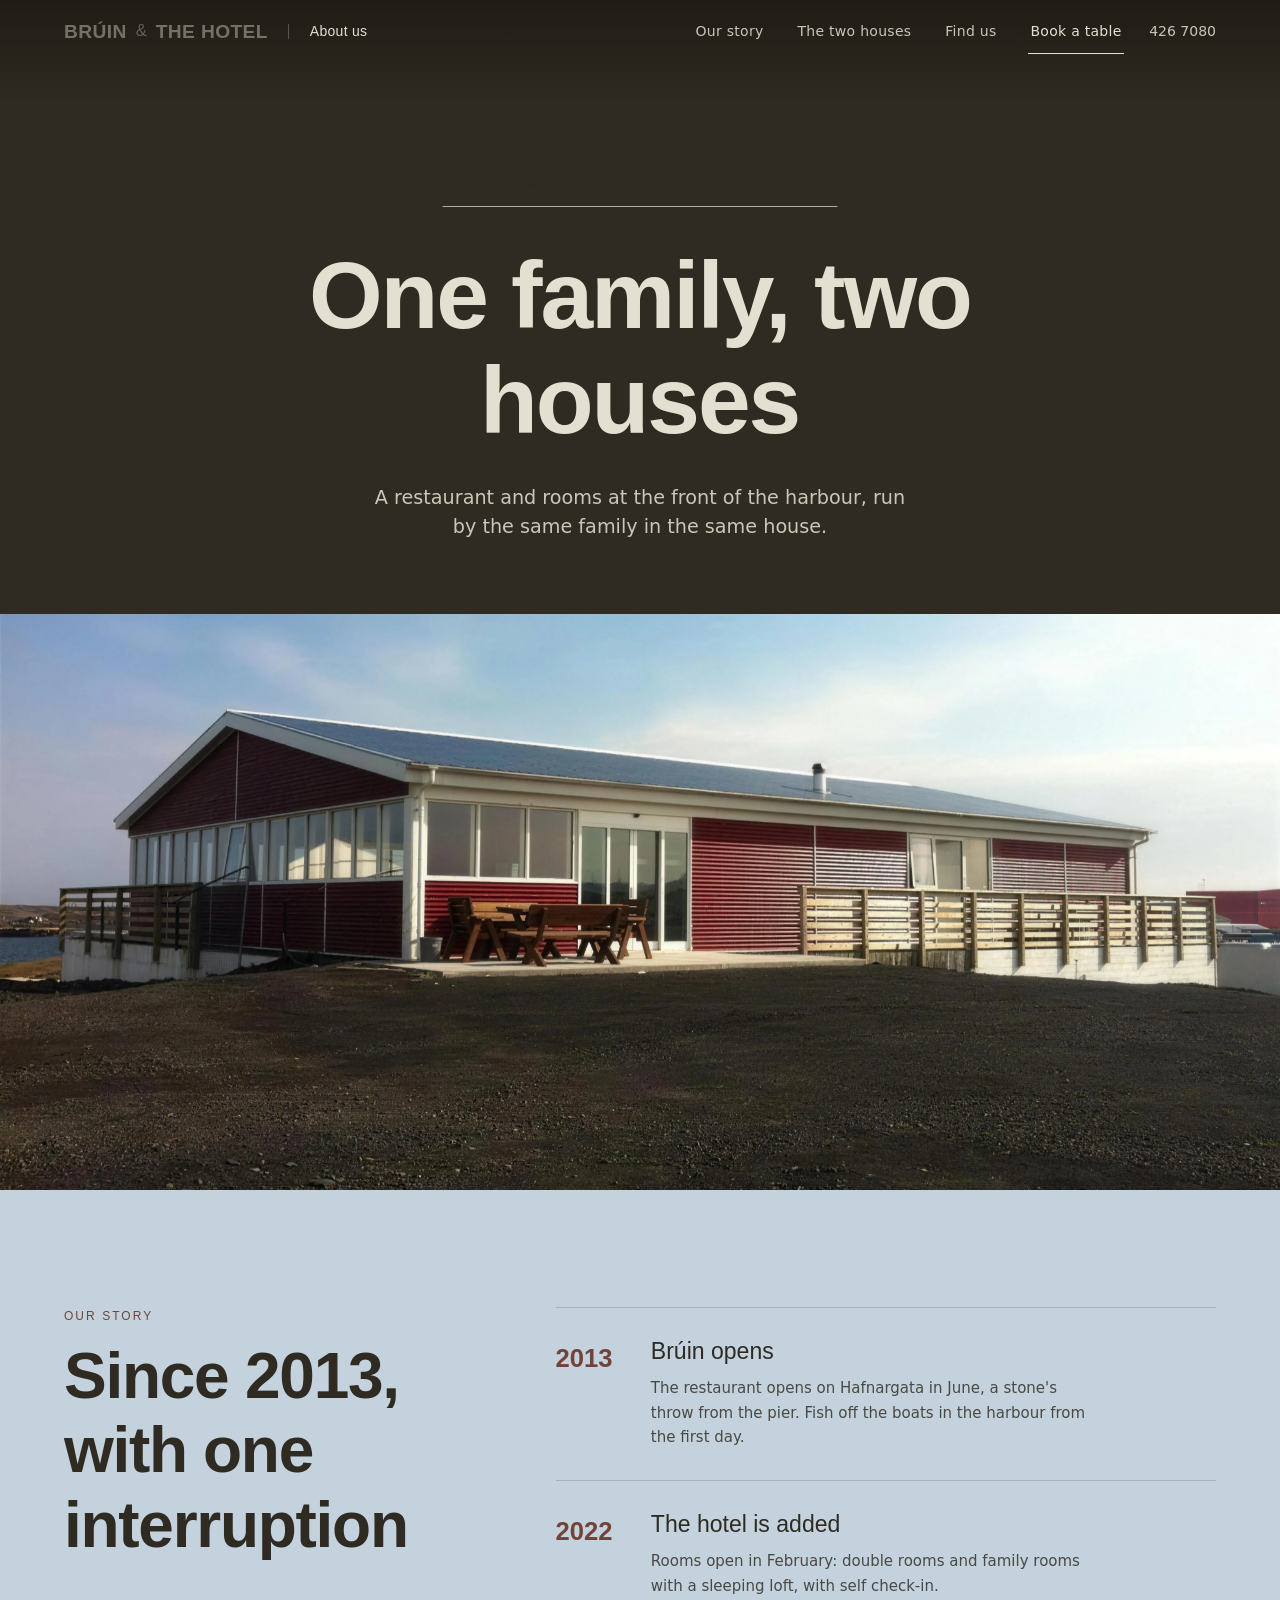
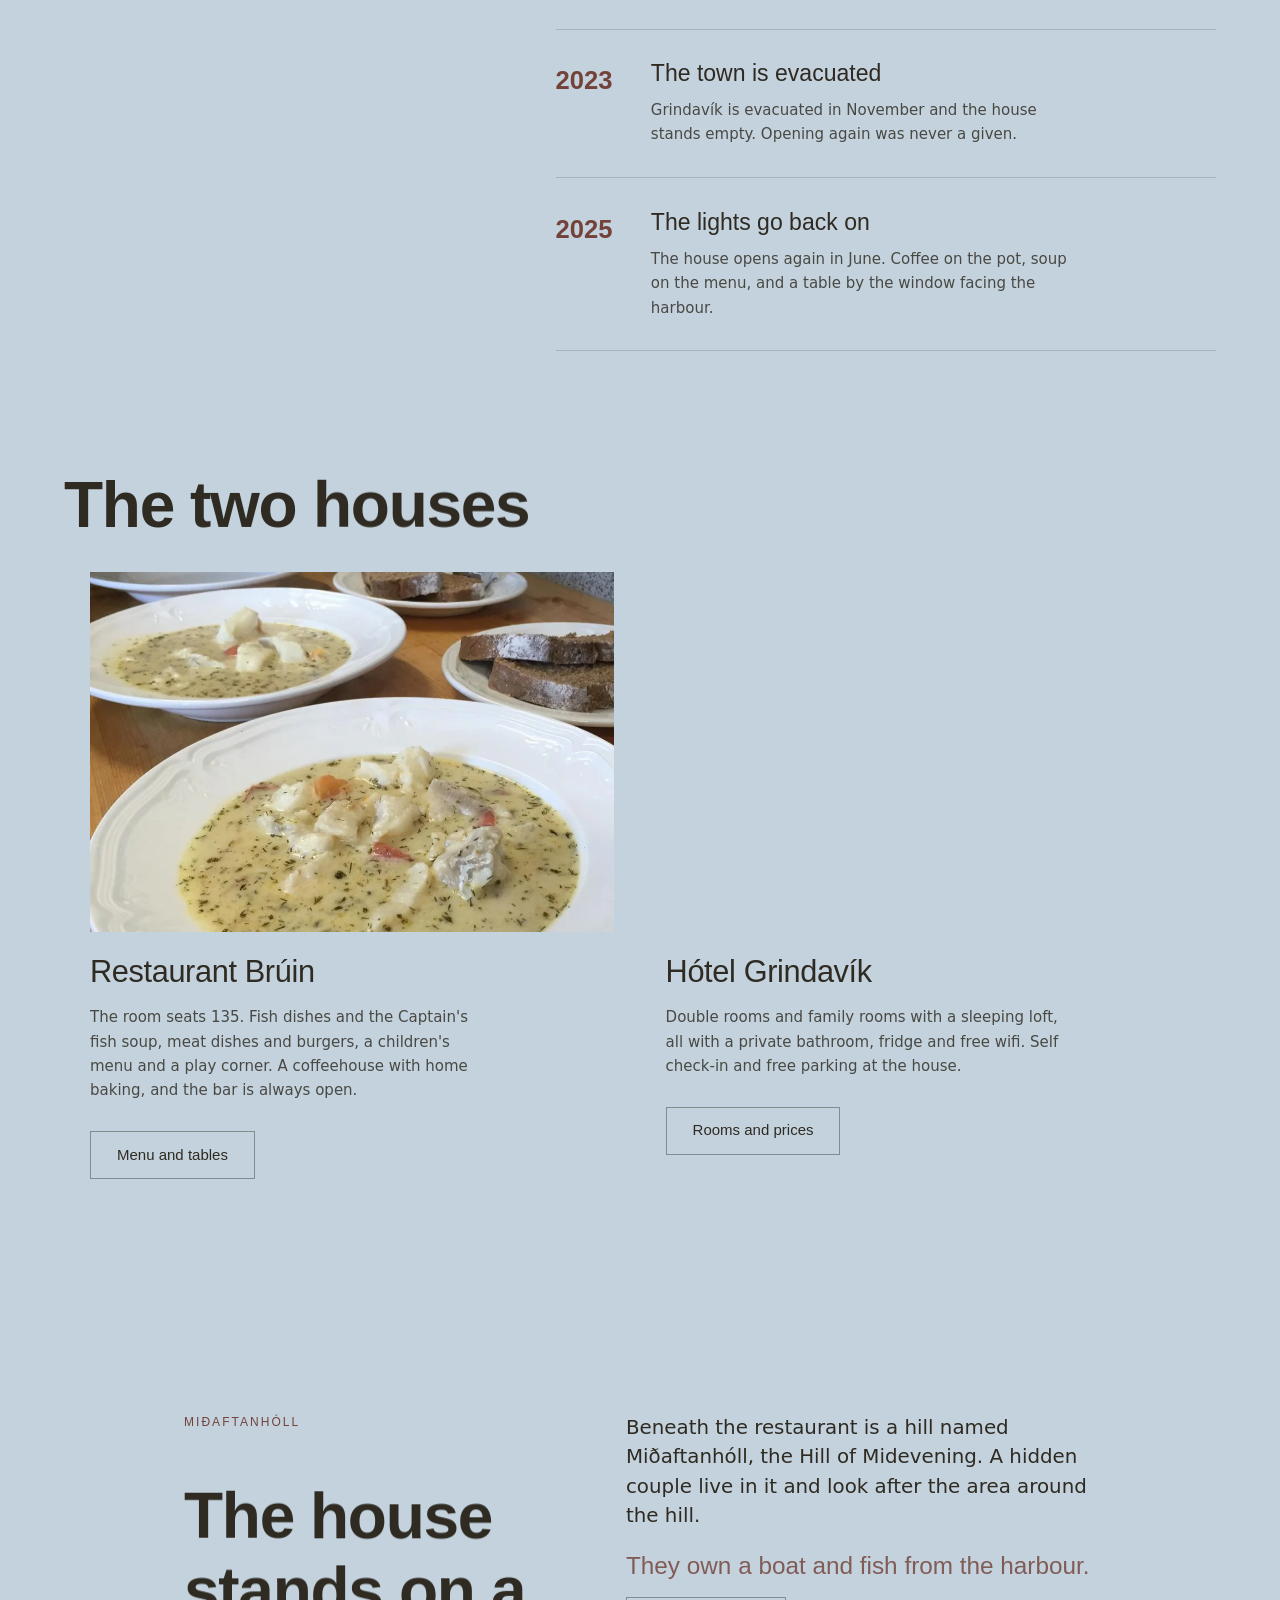
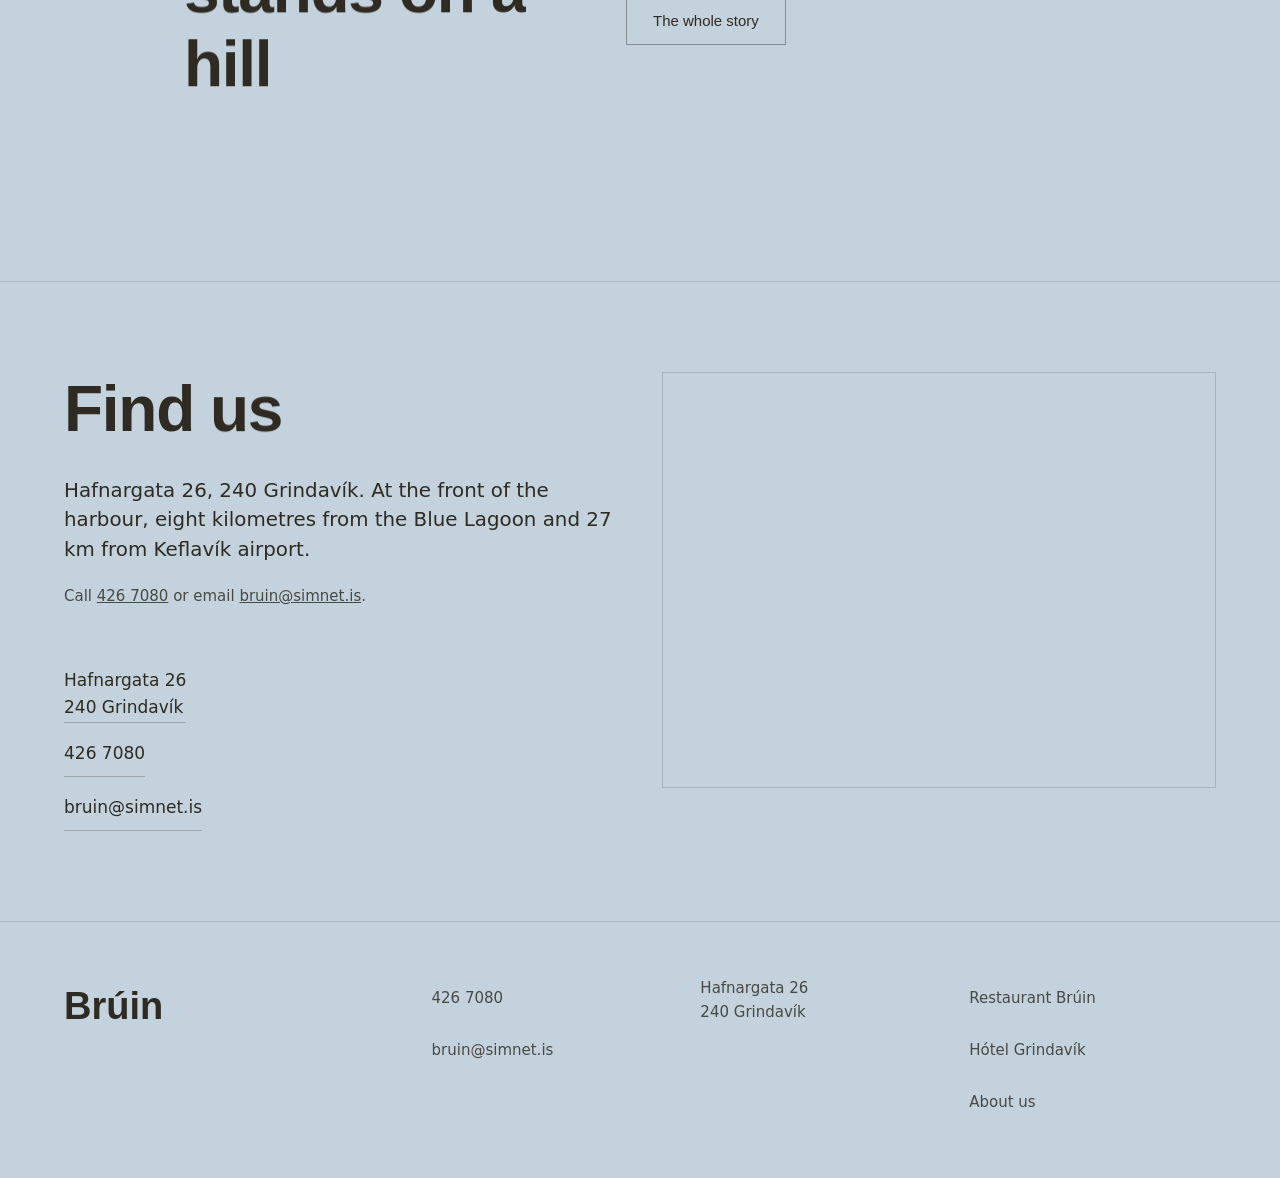
==== about.html @ 7efd30d8 "Brúin + Hótel Grindavík: three-route preview" ====
<!doctype html>
<html lang="en">
<head>
<meta charset="utf-8">
<meta name="viewport" content="width=device-width, initial-scale=1, viewport-fit=cover">
<title>About us · Brúin and Hótel Grindavík</title>
<meta name="description" content="One family, two houses by the harbour in Grindavík. Restaurant Brúin since 2013 and Hótel Grindavík since 2022, at Hafnargata 26.">
<meta name="robots" content="noindex, nofollow">
<meta name="theme-color" content="#C3D2DD" id="themeColor">
<link rel="icon" href="assets/img/favicon.svg" type="image/svg+xml">
<link rel="preload" href="assets/fonts/ClashDisplay-Bold.woff2" as="font" type="font/woff2" crossorigin>
<link rel="preload" href="assets/fonts/Switzer-Regular.woff2" as="font" type="font/woff2" crossorigin>
<link rel="preload" as="image" href="assets/img/husid-full.webp">
<link rel="stylesheet" href="styles.css">
</head>
<body class="br-root">

<div class="br-loader" id="loader" aria-hidden="true">
  <p class="br-loader__mark" id="loaderMark">ABOUT US</p>
  <p class="br-loader__pct" id="loaderPct">0%</p>
</div>

<header class="br-nav" id="nav">
  <div class="br-nav__brands">
    <a class="br-nav__mark" href="index.html">Brúin</a>
    <span class="br-nav__amp" aria-hidden="true">&amp;</span>
    <a class="br-nav__mark" href="hotel.html">The hotel</a>
    <span class="br-nav__rule" aria-hidden="true"></span>
    <a class="br-nav__about is-here" href="about.html" aria-current="page">About us</a>
  </div>
  <nav class="br-nav__links" aria-label="Main menu">
    <a href="#our-story">Our story</a>
    <a href="#two-houses">The two houses</a>
    <a href="#find-us">Find us</a>
    <a class="br-nav__cta" href="index.html#book">Book a table</a>
  </nav>
  <a class="br-nav__tel" href="tel:+3544267080">426 7080</a>
  <button class="br-burger" id="burger" aria-label="Open menu" aria-expanded="false" aria-controls="menu">
    <span></span><span></span>
  </button>
</header>

<div class="br-menu" id="menu" hidden>
  <nav aria-label="Menu">
    <a href="#our-story"><span>Our story</span></a>
    <a href="#two-houses"><span>The two houses</span></a>
    <a href="#find-us"><span>Find us</span></a>
    <a class="br-menu__alt" href="index.html"><span>Restaurant Brúin</span></a>
    <a class="br-menu__alt" href="hotel.html"><span>Hótel Grindavík</span></a>
  </nav>
  <div class="br-menu__foot">
    <a href="tel:+3544267080">426 7080</a>
    <a class="br-menu__cta" href="index.html#book">Book a table</a>
  </div>
</div>

<main id="top">

<!-- ── 1. opening ─────────────────────────────────────────────────────────
     Deliberately NOT the wordmark-crossing hero. That device belongs to the two
     trading pages; a third identical opening would read as a template. This one
     is editorial: type on the ground, then the building full width. -->
<section class="br-intro" id="intro">
  <div class="br-wrap br-intro__grid">
    <div class="br-intro__top">
      <p class="br-hero__eyebrow" id="wmTop">Hafnargata 26, Grindavík</p>
      <span class="br-hero__seam" id="wmSeam" aria-hidden="true"></span>
    </div>
    <h1 class="br-intro__h" data-headline>One family, two houses</h1>
    <p class="br-intro__lede">A restaurant and rooms at the front of the harbour, run by the same family in the same house.</p>
  </div>
  <div class="br-intro__media">
    <div class="br-frame"><img class="br-frame-in" data-drift="16"
      src="assets/img/husid-full.webp" width="4096" height="3072"
      alt="Brúin, a low red-clad house by the harbour in Grindavík"
      fetchpriority="high" decoding="async"></div>
  </div>
</section>

<!-- ── 2. sagan ───────────────────────────────────────────────────────────
     Every date sourced; see _internal/NOTES.md. The evacuation is stated
     plainly and without eruption imagery, and it remains the OWNERS' call
     whether it appears publicly at all. -->
<section class="br-story" id="our-story">
  <div class="br-wrap br-story__grid">
    <div class="br-story__intro">
      <p class="br-eyebrow br-rv">Our story</p>
      <h2 class="br-h2" data-headline>Since 2013, with one interruption</h2>
    </div>
    <ol class="br-time br-rv">
      <li>
        <span class="br-time__y">2013</span>
        <div><h3>Brúin opens</h3>
          <p>The restaurant opens on Hafnargata in June, a stone's throw from the pier. Fish off the boats in the harbour from the first day.</p></div>
      </li>
      <li>
        <span class="br-time__y">2022</span>
        <div><h3>The hotel is added</h3>
          <p>Rooms open in February: double rooms and family rooms with a sleeping loft, with self check-in.</p></div>
      </li>
      <li>
        <span class="br-time__y">2023</span>
        <div><h3>The town is evacuated</h3>
          <p>Grindavík is evacuated in November and the house stands empty. Opening again was never a given.</p></div>
      </li>
      <li>
        <span class="br-time__y">2025</span>
        <div><h3>The lights go back on</h3>
          <p>The house opens again in June. Coffee on the pot, soup on the menu, and a table by the window facing the harbour.</p></div>
      </li>
    </ol>
  </div>
</section>

<!-- ── 3. húsin: the two properties, both routes reachable ──────────────── -->
<section class="br-houses" id="two-houses">
  <div class="br-wrap">
    <h2 class="br-h2" data-headline>The two houses</h2>
    <div class="br-houses__grid">
      <article class="br-houses__card br-rv">
        <div class="br-frame"><img class="br-frame-in" data-drift="10"
          src="assets/img/supa.webp" width="960" height="960"
          alt="The Captain's fish soup with rye bread" loading="lazy" decoding="async"></div>
        <h3 class="br-room__h">Restaurant Brúin</h3>
        <p>The room seats 135. Fish dishes and the Captain's fish soup, meat dishes and burgers, a children's menu and a play corner. A coffeehouse with home baking, and the bar is always open.</p>
        <a class="br-btn br-btn--line" href="index.html">Menu and tables</a>
      </article>
      <article class="br-houses__card br-rv">
        <div class="br-frame"><img class="br-frame-in" data-drift="10"
          src="assets/img/herbergi.webp" width="2000" height="1333"
          alt="A family room at Hótel Grindavík with a sleeping loft" loading="lazy" decoding="async"></div>
        <h3 class="br-room__h">Hótel Grindavík</h3>
        <p>Double rooms and family rooms with a sleeping loft, all with a private bathroom, fridge and free wifi. Self check-in and free parking at the house.</p>
        <a class="br-btn br-btn--line" href="hotel.html">Rooms and prices</a>
      </article>
    </div>
  </div>
</section>

<!-- ── 4. Miðaftanhóll: pointed at, not repeated ────────────────────────── -->
<section class="br-holl" id="the-hill">
  <div class="br-wrap br-holl__grid">
    <p class="br-eyebrow br-rv">Miðaftanhóll</p>
    <h2 class="br-h2" data-headline>The house stands on a hill</h2>
    <div class="br-holl__body br-rv">
      <p class="br-lede">Beneath the restaurant is a hill named Miðaftanhóll, the Hill of Midevening. A hidden couple live in it and look after the area around the hill.</p>
      <p class="br-holl__line"><b>They own a boat and fish from the harbour.</b></p>
      <a class="br-btn br-btn--line" href="index.html#the-hill">The whole story</a>
    </div>
  </div>
</section>

<!-- ── 5. hvar ────────────────────────────────────────────────────────── -->
<section class="br-where" id="find-us">
  <div class="br-wrap br-where__grid">
    <div>
      <h2 class="br-h2" data-headline>Find us</h2>
      <div class="br-rv">
        <p class="br-lede">Hafnargata 26, 240 Grindavík. At the front of the harbour, eight kilometres from the Blue Lagoon and 27 km from Keflavík airport.</p>
        <p class="br-where__hours">Call <a href="tel:+3544267080">426 7080</a> or email <a href="mailto:bruin@simnet.is">bruin@simnet.is</a>.</p>
      </div>
    </div>
    <!-- NOT loading="lazy": see the note on the Brúin page. -->
    <div class="br-map br-rv">
      <iframe
        src="https://www.google.com/maps?q=Hafnargata+26,+240+Grindav%C3%ADk,+Iceland&z=15&output=embed"
        title="Map: Hafnargata 26, Grindavík"
        width="600" height="450" style="border:0" referrerpolicy="no-referrer-when-downgrade"></iframe>
    </div>

    <address class="br-where__addr br-rv">
      <a href="https://www.google.com/maps/search/?api=1&query=Hafnargata+26+Grindav%C3%ADk" target="_blank" rel="noopener">Hafnargata 26<br>240 Grindavík</a>
      <a href="tel:+3544267080">426 7080</a>
      <a href="mailto:bruin@simnet.is">bruin@simnet.is</a>
    </address>
  </div>
</section>

</main>

<footer class="br-foot">
  <div class="br-wrap br-foot__grid">
    <p class="br-foot__mark">Brúin</p>
    <div class="br-foot__col">
      <a href="tel:+3544267080">426 7080</a>
      <a href="mailto:bruin@simnet.is">bruin@simnet.is</a>
    </div>
    <div class="br-foot__col"><p>Hafnargata 26<br>240 Grindavík</p></div>
    <div class="br-foot__col">
      <a href="index.html">Restaurant Brúin</a>
      <a href="hotel.html">Hótel Grindavík</a>
      <a href="about.html">About us</a>
    </div>
  </div>
</footer>

<script src="assets/vendor/lenis.min.js"></script>
<script src="assets/vendor/gsap.min.js"></script>
<script src="assets/vendor/ScrollTrigger.min.js"></script>
<script src="app.js"></script>
</body>
</html>
---- styles.css ----
/* ════════════════════════════════════════════════════════════════════════
   Brúin — Grindavík
   The page has NO fixed ground. One master scroll writes --br-c / --br-ink /
   --br-soft on the root and every section inherits, so the whole document is
   one continuous harbour day that ends with the windows lit.
   Fixed tokens below are sampled from the client's own building photograph
   (8.687 cladding pixels). Keyframes are br- prefixed: a shared @keyframes
   name can be silently redefined by another page's block and freeze this one.
   ════════════════════════════════════════════════════════════════════════ */

@font-face{font-family:'Clash';src:url('assets/fonts/ClashDisplay-Bold.woff2') format('woff2');font-weight:700;font-display:swap}
@font-face{font-family:'Clash';src:url('assets/fonts/ClashDisplay-Semibold.woff2') format('woff2');font-weight:600;font-display:swap}
@font-face{font-family:'Clash';src:url('assets/fonts/ClashDisplay-Medium.woff2') format('woff2');font-weight:500;font-display:swap}
@font-face{font-family:'Switzer';src:url('assets/fonts/Switzer-Regular.woff2') format('woff2');font-weight:400;font-display:swap}
@font-face{font-family:'Switzer';src:url('assets/fonts/Switzer-Medium.woff2') format('woff2');font-weight:500;font-display:swap}

:root{
  /* scrubbed by the engine; these are only the pre-JS resting values */
  --br-c:#C3D2DD;
  --br-ink:#2F2B22;
  --br-soft:#B4C6D3;

  /* sampled from the building, constant */
  --iron:#73433A;
  --iron-deep:#462828;
  --iron-lift:#8C4B3C;
  --iron-over:#C25A38;   /* lifted, saturated: the muted cladding red read as mud at size */
  /* the ink of the offset strike inside the wordmark's crossing */
  --paper:#E4E0D1;
  --ground:#2F2B22;

  --u:clamp(.62px,.093vw,1.05px);
  --pad:clamp(20px,5vw,72px);
  --maxw:1320px;
  --nav-h:clamp(58px,7vh,72px);
  --r:0;
  --e:cubic-bezier(.16,1,.3,1);
}

*,*::before,*::after{box-sizing:border-box}
html{-webkit-text-size-adjust:100%}
body{
  margin:0;background:var(--br-c);color:var(--br-ink);
  font-family:'Switzer',system-ui,sans-serif;
  font-size:clamp(15px,1.02vw,17.5px);line-height:1.62;
  -webkit-font-smoothing:antialiased;overflow-x:hidden;
  transition:background-color .12s linear;
}
body.is-loading{overflow:hidden}
img,video,canvas{max-width:100%;display:block}
a{color:inherit}
section[id],main>section{scroll-margin-top:clamp(88px,calc(var(--u) * 116),136px)}
.br-wrap{width:100%;max-width:var(--maxw);margin-inline:auto;padding-inline:var(--pad)}

/* ── type ─────────────────────────────────────────────────────────────── */
.br-h2{
  font-family:'Clash',sans-serif;font-weight:700;
  font-size:clamp(32px,5vw,74px);
  line-height:1.16;                 /* Icelandic Á/Í acutes need the headroom */
  letter-spacing:-.02em;margin:0 0 .46em;
}
.br-lede{font-size:clamp(17px,1.55vw,23px);line-height:1.48;color:var(--br-ink);margin:0 0 1em}
.br-eyebrow{
  font-family:'Switzer',sans-serif;font-weight:500;font-size:12px;
  letter-spacing:.17em;text-transform:uppercase;color:var(--iron);margin:0 0 1.1em;
}
body.is-night .br-eyebrow{color:var(--iron-lift)}
p{margin:0 0 1em;max-width:62ch;color:var(--br-ink);opacity:.82}
.br-lede{opacity:1}

/* word masks: the overflow clip lives on the LINE, the word travels */
.br-line{display:inline-block;overflow:hidden;padding-bottom:.14em;margin-bottom:-.14em;vertical-align:bottom}
.br-word{display:inline-block;will-change:transform}

/* ── buttons ──────────────────────────────────────────────────────────── */
.br-btn{
  display:inline-flex;align-items:center;justify-content:center;
  min-height:48px;padding:0 26px;border-radius:var(--r);
  font-family:'Switzer',sans-serif;font-weight:500;font-size:15px;
  text-decoration:none;cursor:pointer;border:1px solid transparent;
  transition:background .25s var(--e),color .25s var(--e),transform .18s var(--e),border-color .25s var(--e);
}
.br-btn--solid,.br-btn--line,.br-btn--ghost{
  background:transparent;color:var(--br-ink);
  border-color:color-mix(in srgb, currentColor 42%, transparent);
}
.br-btn--solid:hover,.br-btn--line:hover,.br-btn--ghost:hover{
  background:var(--br-ink);color:var(--br-c);border-color:var(--br-ink);
}
.br-btn--onDark{color:var(--paper);border-color:rgba(228,224,209,.45)}
.br-btn--onDark:hover{background:var(--paper);color:var(--ground);border-color:var(--paper)}
.br-btn:active{transform:translateY(1px)}
.br-btn:focus-visible,a:focus-visible,button:focus-visible,input:focus-visible,textarea:focus-visible{
  outline:2px solid var(--iron-lift);outline-offset:3px
}

/* ── preloader ────────────────────────────────────────────────────────── */
.br-loader{
  position:fixed;inset:0;z-index:200;background:var(--ground);
  display:grid;place-content:center;gap:18px;justify-items:center;
  transition:opacity .85s var(--e),visibility .85s var(--e);
}
.br-loader.is-leaving{opacity:0;visibility:hidden}
.br-loader__mark{
  margin:0;font-family:'Clash',sans-serif;font-weight:700;
  font-size:clamp(40px,9vw,104px);letter-spacing:-.03em;line-height:1;
  /* hard two-stop gradient at 200%: position driven by (100 - pct), so it is
     exactly solid at 100 */
  background-image:linear-gradient(90deg,var(--paper) 0 50%,rgba(228,224,209,.16) 50% 100%);
  background-size:200% 100%;
  -webkit-background-clip:text;background-clip:text;color:transparent;
}
.br-loader__pct{
  margin:0;font-size:12px;letter-spacing:.2em;color:rgba(228,224,209,.55);
  font-variant-numeric:tabular-nums;
}

/* ── nav ──────────────────────────────────────────────────────────────── */
.br-nav{
  position:fixed;z-index:80;height:var(--nav-h);
  top:0;left:0;right:0;
  display:flex;align-items:center;gap:clamp(10px,2vw,30px);
  padding-inline:var(--pad);
  color:var(--paper);background:transparent;
  transition:color .3s var(--e),background .3s var(--e);
}
/* the hero ground is dark now, so the bar needs no fill to stay legible.
   Past the hero it simply adopts the page's own scrubbed palette. */
.br-nav::before{
  content:'';position:absolute;inset:0 0 auto 0;height:calc(var(--nav-h) + 40px);
  background:linear-gradient(to bottom, rgba(26,22,17,.72), rgba(26,22,17,0));
  pointer-events:none;z-index:-1;transition:opacity .3s var(--e);
}
.br-nav.is-solid::before{opacity:0}
.br-nav.is-solid{background:var(--br-c);color:var(--br-ink)}
/* both houses in the nav, the current one lit. The pair IS the cross-sell:
   a guest who never learns the hotel exists cannot book it. */
.br-nav__brands{display:flex;align-items:center;gap:clamp(6px,.7vw,10px);margin-right:auto}
.br-nav__mark{
  font-family:'Clash',sans-serif;font-weight:700;font-size:clamp(17px,1.5vw,20px);
  letter-spacing:.02em;text-transform:uppercase;text-decoration:none;
  min-height:44px;display:inline-flex;align-items:center;
  opacity:.42;transition:opacity .3s var(--e);
}
.br-nav__mark:hover,.br-nav__mark:focus-visible{opacity:.78}
.br-nav__mark.is-here{opacity:1}
.br-nav__amp{
  font-family:'Clash',sans-serif;font-weight:500;opacity:.32;
  font-size:clamp(15px,1.3vw,18px);
}
.br-nav__links{display:none;gap:clamp(8px,1.4vw,22px);align-items:center}
.br-nav__links a{
  text-decoration:none;font-size:14px;font-weight:500;letter-spacing:.02em;
  min-height:44px;min-width:44px;padding:0 8px;
  display:inline-flex;align-items:center;justify-content:center;opacity:.86;
  transition:opacity .22s var(--e);
}
.br-nav__links a:hover{opacity:1}
/* the CTA is a hairline, not a pill. Explicit class: a `.br-nav a{color:inherit}`
   catch-all out-specifies a bare element rule and renders the label invisible. */
.br-nav a.br-nav__cta{
  border-bottom:1px solid currentColor;padding:0 2px;margin-left:6px;
  min-width:0;opacity:1;
}
.br-nav__tel{display:none;font-size:14px;font-weight:500;text-decoration:none;min-height:44px;align-items:center;opacity:.86}
.br-burger{width:48px;height:48px;margin-right:-10px;background:none;border:0;cursor:pointer;display:grid;place-content:center;gap:6px;color:inherit}
.br-burger span{display:block;width:22px;height:1.5px;background:currentColor;transition:transform .32s var(--e)}
.br-burger[aria-expanded="true"] span:first-child{transform:translateY(3.75px) rotate(45deg)}
.br-burger[aria-expanded="true"] span:last-child{transform:translateY(-3.75px) rotate(-45deg)}
@media (min-width:900px){
  .br-nav__links{display:flex}
  .br-nav__tel{display:inline-flex}
  .br-burger{display:none}
}

/* ── menu (sibling of header: backdrop-filter on the header would make it the
      containing block for fixed descendants) ──────────────────────────── */
.br-menu{
  position:fixed;inset:0;z-index:70;background:var(--br-c);color:var(--br-ink);
  display:flex;flex-direction:column;justify-content:center;
  padding:calc(var(--nav-h) + 30px) var(--pad) var(--pad);
  opacity:0;pointer-events:none;transition:opacity .34s var(--e);
}
.br-menu[hidden]{display:none}   /* pair the attribute with any display rule */
.br-menu.is-open{opacity:1;pointer-events:auto}
.br-menu nav{display:flex;flex-direction:column;gap:2px}
.br-menu nav a{
  font-family:'Clash',sans-serif;font-weight:700;
  font-size:clamp(30px,8vw,54px);line-height:1.2;text-decoration:none;
  overflow:hidden;display:block;padding:4px 0;
}
.br-menu nav a span{display:block;transform:translateY(105%);transition:transform .5s var(--e)}
.br-menu.is-open nav a span{transform:none}
.br-menu nav a:nth-child(1) span{transition-delay:.06s}
.br-menu nav a:nth-child(2) span{transition-delay:.11s}
.br-menu nav a:nth-child(3) span{transition-delay:.16s}
.br-menu nav a:nth-child(4) span{transition-delay:.21s}
.br-menu nav a:nth-child(5) span{transition-delay:.26s}
.br-menu__foot{margin-top:auto;display:flex;align-items:center;justify-content:space-between;gap:16px;border-top:1px solid currentColor;padding-top:20px;opacity:.9}
.br-menu__foot a{text-decoration:none;font-weight:500;min-height:44px;display:inline-flex;align-items:center}
.br-menu__cta{background:var(--iron-lift);color:var(--paper);padding:0 22px}

/* ── the drift frame (Heklusýn spec) ──────────────────────────────────── */
.br-frame{position:relative;overflow:hidden;width:100%;height:100%}
.br-frame-in{
  position:absolute;left:0;top:-19%;width:100%;height:138%;
  object-fit:cover;object-position:center 42%;
  will-change:transform;
}

/* ── 1. hero ──────────────────────────────────────────────────────────────
   The photograph fills the viewport but is CLIPPED to a centred crop; the clip
   opens to full bleed as you scroll. The wordmark sits above it in
   mix-blend-mode: difference, so it inverts whatever passes beneath, pixel by
   pixel, instead of switching to a flat second colour.
   HARD CONSTRAINT: transform, opacity or clip-path on the wordmark or ANY
   ancestor inside the hero creates a stacking context and the blend stops
   seeing the panel. Nothing above it may be animated at rest.
   ──────────────────────────────────────────────────────────────────────── */
.br-hero{
  --panel-w:min(42vw,520px);
  --panel-h:min(62svh,620px);
  position:relative;min-height:100svh;overflow:hidden;
  background:var(--ground);
  isolation:isolate;            /* confine the blend to the hero */
}
.br-hero__panel{
  position:absolute;inset:0;
  clip-path:inset(var(--clip-y,22%) var(--clip-x,33%));
}
.br-hero__panel .br-frame,.br-hero__panel .br-frame-in,.br-hero__panel video{
  width:100%;height:100%;object-fit:cover;
}

/* THE WORDMARK, in three layers.
   1. the plain photograph, clipped to the crop that opens on scroll
   2. the paper letters, as SVG text
   3. the SAME photograph again, poured into those same letterforms and graded
      down, so that where a letter crosses the picture the letter IS the
      picture. The crop and the letters open together, so the word fills with
      photograph as the picture arrives instead of just changing colour. */
.br-hero__wmsvg{position:absolute;inset:0;width:100%;height:100%;pointer-events:none}
.br-hero__wmtext{fill:var(--paper)}
.br-hero__glyph{
  position:absolute;inset:0;
  clip-path:url(#wmGlyphs);
  /* the letters are backed with the cladding's own deep red. A photograph
     poured straight in matches the luminance of the photograph AROUND it
     wherever the picture is dark, and the word vanishes into its own
     background; the backing holds a constant ink under the texture. */
}
/* the ink lives on the inner layer, because that is the one carrying the crop.
   On the outer layer it would paint every letter at once, including the ones
   standing on bare ground outside the picture. */
.br-hero__glyph-in{
  position:absolute;inset:0;
  clip-path:inset(var(--clip-y,22%) var(--clip-x,33%));
  background:var(--iron-over);
}
/* no url() clip support (or no JS): the paper wordmark alone still reads */
.no-glyphclip .br-hero__glyph{display:none}

.br-hero__copy{
  position:relative;width:100%;height:100svh;
  padding:calc(var(--nav-h) + 14px) var(--pad) clamp(26px,5vh,54px);
  text-align:center;color:var(--paper);
  display:grid;grid-template-rows:auto 1fr auto;justify-items:center;align-items:center;
}
.br-hero__top,.br-hero__foot{position:relative;z-index:3;display:grid;justify-items:center}
/* explicit rows: the only in-flow children are these two, and the wordmark's
   row must stay empty between them */
.br-hero__top{grid-row:1}
.br-hero__foot{grid-row:3;align-content:end;gap:4px}
.br-hero__eyebrow{
  font-family:'Switzer',sans-serif;font-weight:500;font-size:12px;
  letter-spacing:.2em;text-transform:uppercase;color:var(--paper);
  margin:0 0 16px;opacity:.9;
}
.br-hero__seam{
  display:block;height:1px;width:min(420px,58vw);
  background:var(--paper);transform-origin:center;opacity:.7;
}

.br-hero__sub{
  color:var(--paper);opacity:.92;font-size:clamp(15px,1.2vw,18px);
  max-width:32ch;margin:0 0 1.6em;
}
/* the room is a landscape photograph and the portrait slice cropped the loft
   stair out of it. Wider crop, same crossing — the panel only has to stay
   narrower than the wordmark, not narrow in absolute terms. */
.br-hero--wide{--panel-w:min(56vw,760px);--panel-h:min(54svh,520px)}
@media (max-width:760px){
  .br-hero{--panel-w:min(44vw,200px);--panel-h:min(46svh,380px)}
  .br-hero--wide{--panel-w:min(58vw,226px);--panel-h:min(30svh,230px)}
}

/* ── 2. opið aftur ────────────────────────────────────────────────────── */
.br-open{padding:clamp(72px,13vh,150px) 0}
.br-open__grid{display:grid;gap:clamp(18px,3vw,54px);grid-template-columns:1fr}
@media (min-width:860px){.br-open__grid{grid-template-columns:1fr 1.05fr;align-items:start}}

/* ── 3. THE FILM ──────────────────────────────────────────────────────── */
.br-film{position:relative;height:100svh;overflow:hidden;background:var(--ground)}
.br-film__inner{position:absolute;inset:0}
.br-film__still,.br-film__still img{position:absolute;inset:0;width:100%;height:100%;object-fit:cover}
.br-film__canvas{position:absolute;inset:0;width:100%;height:100%}
.br-film__scrim{
  position:absolute;inset:0;pointer-events:none;
  background:linear-gradient(to top, rgba(30,26,20,.66) 0%, rgba(30,26,20,0) 42%);
}
.br-film__caps{
  position:absolute;left:0;right:0;bottom:clamp(34px,7vh,74px);
  display:grid;padding-inline:var(--pad);
}
.br-film__cap{
  grid-area:1/1;margin:0;max-width:none;
  font-family:'Clash',sans-serif;font-weight:700;
  font-size:clamp(24px,4.2vw,58px);line-height:1.14;letter-spacing:-.02em;
  color:var(--paper);opacity:0;transition:opacity .32s var(--e);
}
.br-film__cap.is-on{opacity:1}

/* ── 4. matseðill ─────────────────────────────────────────────────────────
   A hairline under every row is the laziest possible list. One rule per GROUP,
   large names with air, descriptions demoted. */
.br-menu-sec{padding:clamp(72px,13vh,150px) 0}
.br-menu-grid{
  display:grid;gap:clamp(40px,6vw,110px);grid-template-columns:1fr;
  max-width:1040px;margin-inline:auto;
}
@media (min-width:820px){.br-menu-grid{grid-template-columns:1fr 1fr}}
.br-menu-col__h{
  font-family:'Switzer',sans-serif;font-weight:500;font-size:11px;
  letter-spacing:.22em;text-transform:uppercase;color:var(--iron);
  margin:0 0 1.6em;padding-bottom:1em;
  border-bottom:1px solid color-mix(in srgb, var(--br-ink) 22%, transparent);
}
body.is-night .br-menu-col__h{color:var(--iron-lift)}
.br-menu-col__h--2{margin-top:3.4em}
.br-dish{list-style:none;padding:0;margin:0}
.br-dish li{padding:0 0 clamp(20px,2.6vh,32px)}
.br-dish li:last-child{padding-bottom:0}
.br-dish b{
  display:block;font-family:'Clash',sans-serif;font-weight:500;
  font-size:clamp(21px,2.1vw,30px);line-height:1.2;letter-spacing:-.012em;
  color:var(--br-ink);
}
.br-dish span{
  display:block;font-size:14.5px;line-height:1.5;color:var(--br-ink);
  opacity:.6;margin-top:6px;max-width:34ch;
}

/* ── 5. fiskisúpan ────────────────────────────────────────────────────── */
.br-soup{padding:clamp(64px,12vh,140px) 0}
.br-soup__grid{display:grid;place-items:center;text-align:center}
.br-soup .br-h2{max-width:15ch;margin-inline:auto}
.br-soup p{margin-inline:auto}
.br-soup .br-btn{margin-top:.7em}

/* ── 6. húsið ─────────────────────────────────────────────────────────── */
.br-house{padding:0 0 clamp(64px,11vh,130px)}
.br-house__media{position:relative;height:clamp(320px,66vh,680px)}
.br-house__copy{padding-top:clamp(36px,5.6vh,68px)}

/* ── 7. borðið ────────────────────────────────────────────────────────── */
.br-table{padding:clamp(64px,11vh,130px) 0}
.br-table__note{margin-bottom:clamp(22px,3.2vh,38px)}
.br-switch{
  position:relative;display:inline-flex;flex-wrap:wrap;
  border:1px solid color-mix(in srgb, var(--br-ink) 26%, transparent);
  margin-bottom:clamp(26px,4vh,46px);overflow:hidden;
}
.br-switch button{
  position:relative;z-index:2;appearance:none;background:none;border:0;cursor:pointer;
  font-family:'Switzer',sans-serif;font-weight:500;font-size:15px;color:var(--br-ink);
  min-height:52px;padding:0 clamp(16px,2.6vw,34px);transition:color .3s var(--e);
}
.br-switch button[aria-checked="true"]{color:var(--paper)}
.br-switch__ink{
  position:absolute;z-index:1;top:0;bottom:0;left:0;width:0;background:var(--iron);
  transition:transform .42s var(--e),width .42s var(--e);
}
body.is-night .br-switch__ink{background:var(--iron-lift)}
/* one grid cell, so the container sizes to the tallest and they cannot collide */
.br-states{display:grid}
.br-state{grid-area:1/1;opacity:0;transition:opacity .34s var(--e);pointer-events:none}
.br-state[hidden]{display:block}
.br-state.is-on{opacity:1;pointer-events:auto}
.br-state h3{font-family:'Clash',sans-serif;font-weight:700;font-size:clamp(21px,2.4vw,32px);line-height:1.2;margin:0 0 .4em}

/* ── 8. hvar ──────────────────────────────────────────────────────────── */
.br-where{padding:clamp(56px,10vh,120px) 0;border-top:1px solid color-mix(in srgb, var(--br-ink) 14%, transparent)}
.br-where__grid{display:grid;gap:clamp(26px,3.4vw,58px);grid-template-columns:1fr}
@media (min-width:860px){.br-where__grid{grid-template-columns:1fr 1fr;align-items:start}}
/* the map is tucked into the column, framed like the page's other media.
   The filter lives on the WRAPPER, never on the iframe itself. */
.br-map{
  position:relative;overflow:hidden;
  aspect-ratio:4/3;width:100%;
  border:1px solid color-mix(in srgb, var(--br-ink) 18%, transparent);
  filter:grayscale(.42) contrast(1.04);
  transition:filter .5s var(--e);
}
.br-map:hover{filter:grayscale(0) contrast(1)}
.br-map iframe{position:absolute;inset:0;width:100%;height:100%;display:block}
@media (min-width:860px){
  .br-where__grid > div:first-child{grid-row:1}
  .br-map{grid-row:1/3;grid-column:2}
  .br-where__addr{grid-column:1;grid-row:2}
}
.br-where__hours{font-size:15px}
.br-where__addr{font-style:normal;display:flex;flex-direction:column;gap:10px;align-items:flex-start}
.br-where__addr a{
  text-decoration:none;font-weight:500;font-size:17px;
  min-height:44px;display:inline-flex;align-items:center;
  border-bottom:1px solid color-mix(in srgb, var(--br-ink) 26%, transparent);
}

/* ── 9. bókun ─────────────────────────────────────────────────────────── */
.br-book{padding:clamp(64px,11vh,140px) 0}
.br-book__grid{display:grid;gap:clamp(26px,3.6vw,64px);grid-template-columns:1fr}
@media (min-width:900px){.br-book__grid{grid-template-columns:.85fr 1.15fr}}
.br-form{display:grid;gap:16px;grid-template-columns:1fr}
@media (min-width:620px){.br-form{grid-template-columns:1fr 1fr}}
.br-field{display:grid;gap:7px}
.br-field--wide{grid-column:1/-1}
.br-field label{font-size:13px;font-weight:500;letter-spacing:.04em;color:var(--br-ink);opacity:.9}
.br-field input,.br-field textarea{
  font-family:'Switzer',sans-serif;font-size:16px;color:var(--br-ink);
  background:color-mix(in srgb, var(--br-ink) 6%, transparent);
  border:1px solid color-mix(in srgb, var(--br-ink) 32%, transparent);
  border-radius:var(--r);padding:13px 14px;min-height:48px;width:100%;
}
.br-field textarea{min-height:96px;resize:vertical}
.br-field input::placeholder,.br-field textarea::placeholder{color:var(--br-ink);opacity:.5}
.br-form .br-btn{grid-column:1/-1;justify-self:start}
.br-form__msg{grid-column:1/-1;margin:0;font-size:15px;min-height:1.4em;color:var(--iron-lift);opacity:1}

/* ── footer ───────────────────────────────────────────────────────────── */
.br-foot{padding:clamp(40px,6vh,72px) 0;border-top:1px solid color-mix(in srgb, var(--br-ink) 16%, transparent)}
.br-foot__grid{display:grid;gap:22px;grid-template-columns:1fr}
@media (min-width:760px){.br-foot__grid{grid-template-columns:1.4fr 1fr 1fr 1fr;align-items:start}}
.br-foot__mark{font-family:'Clash',sans-serif;font-weight:700;font-size:clamp(26px,3vw,38px);margin:0;opacity:1}
.br-foot__col{display:flex;flex-direction:column;gap:8px}
.br-foot__col a,.br-foot__col p{
  text-decoration:none;font-size:15px;margin:0;opacity:.82;
  min-height:44px;display:flex;align-items:center;
}
.br-foot__col a:hover{opacity:1}

/* ── reveal ───────────────────────────────────────────────────────────── */
.br-rv{opacity:0;transform:translate3d(0,26px,0);transition:opacity .8s var(--e),transform .8s var(--e)}
.br-rv.is-in{opacity:1;transform:none}

/* ── reduced motion: the resting state IS the visible one ─────────────── */
@media (prefers-reduced-motion:reduce){
  *,*::before,*::after{animation-duration:.001ms !important;animation-iteration-count:1 !important;transition-duration:.001ms !important}
  .br-rv{opacity:1;transform:none}
  .br-loader{display:none}
  .br-frame-in{position:absolute;inset:0;width:100%;height:100%;transform:none}
  .br-hero__seam{transform:none}
  .br-word{transform:none;opacity:1}
  .br-film{height:auto}
  .br-film__inner{position:relative;height:70svh}
  .br-film__canvas{display:none}
  .br-film__cap{opacity:1;position:relative;grid-area:auto}
  .br-film__cap+.br-film__cap{display:none}
  .br-state{opacity:1;pointer-events:auto;position:static;grid-area:auto;margin-bottom:32px}
  .br-state[hidden]{display:block}
}

/* ══ TWO-ROUTE ADDITIONS ═══════════════════════════════════════════════════
   Everything below is shared by both index.html (Brúin) and hotel.html. Same
   tokens, same rhythm, same frame device: the two pages must read as one
   family, because they are one. */

/* screen-reader-only: the visible wordmark is SVG, so the real <h1> is here */
.br-sr{
  position:absolute;width:1px;height:1px;padding:0;margin:-1px;overflow:hidden;
  clip:rect(0 0 0 0);clip-path:inset(50%);white-space:nowrap;border:0;
}

.br-menu__alt{margin-top:1.1em;opacity:.62}
.br-menu-sec__note,.br-rooms__note{
  font-size:14.5px;margin:-1.2em 0 3.4em;max-width:44ch;
  /* muted with COLOUR, never opacity: the reduced-motion gate treats a low
     opacity as a reveal that never fired, and a dimmed note would mask a
     genuinely stuck block behind a false positive. */
  opacity:1;color:color-mix(in srgb, var(--br-ink) 62%, transparent);
}

/* prices sit on the dish row's own baseline, right-aligned against the name */
.br-dish li{display:grid;grid-template-columns:1fr auto;column-gap:clamp(14px,2vw,32px)}
.br-dish b{grid-column:1}
.br-dish span{grid-column:1}
.br-dish i{
  grid-column:2;grid-row:1;font-style:normal;white-space:nowrap;
  font-family:'Switzer',sans-serif;font-weight:500;
  font-size:clamp(15px,1.3vw,18px);color:var(--br-ink);opacity:.72;
  padding-top:.42em;
}
.br-soup__price{
  font-family:'Clash',sans-serif;font-weight:500;
  font-size:clamp(20px,2vw,27px);color:var(--iron);margin:.2em auto .1em;
}
body.is-night .br-soup__price{color:var(--iron-lift)}

/* ── Miðaftanhóll ─────────────────────────────────────────────────────── */
.br-holl{padding:clamp(72px,13vh,150px) 0}
.br-holl__grid{display:grid;gap:clamp(16px,2.6vw,44px);grid-template-columns:1fr;max-width:1040px;margin-inline:auto}
@media (min-width:860px){
  .br-holl__grid{grid-template-columns:1fr 1.15fr;align-items:start}
  .br-holl__grid .br-eyebrow{grid-column:1;grid-row:1}
  .br-holl__grid .br-h2{grid-column:1;grid-row:2}
  .br-holl__body{grid-column:2;grid-row:1/4}
}
.br-holl__line b{
  font-family:'Clash',sans-serif;font-weight:500;
  font-size:clamp(19px,1.9vw,26px);line-height:1.3;color:var(--iron);
}
body.is-night .br-holl__line b{color:var(--iron-lift)}
.br-holl__src{font-size:13px;opacity:.5;margin-top:2.2em}

/* ── the pair of interiors on Brúin ───────────────────────────────────── */
.br-house__pair{
  display:grid;gap:clamp(18px,2.6vw,40px);grid-template-columns:1fr;
  margin-top:clamp(46px,7vh,90px);
}
@media (min-width:760px){.br-house__pair{grid-template-columns:1.6fr 1fr;align-items:end}}
.br-house__fig{margin:0}
.br-house__fig .br-frame{height:clamp(240px,42vh,420px)}
/* the wheel is 256px at source. Framed small on purpose: upscaling a photo
   past its own detail is how a real photograph starts looking generated. */
.br-house__fig--small .br-frame{height:clamp(200px,32vh,320px)}
.br-house__fig figcaption{
  font-size:14px;opacity:.62;margin-top:1em;max-width:38ch;
}

/* ── the cross-sell band, both directions ─────────────────────────────── */
.br-cross{padding:0 0 clamp(64px,11vh,130px)}
.br-cross__media{position:relative;height:clamp(300px,60vh,620px)}
.br-cross__grid{padding-top:clamp(34px,5.4vh,66px);display:grid;place-items:center;text-align:center}
.br-cross .br-h2{max-width:16ch;margin-inline:auto}
.br-cross p{margin-inline:auto}
.br-cross .br-btn{margin-top:.9em}

/* ── hótel: herbergin ─────────────────────────────────────────────────── */
.br-rooms{padding:clamp(72px,13vh,150px) 0}
.br-rooms__grid{display:grid;gap:clamp(26px,4vw,64px);grid-template-columns:1fr;max-width:1100px;margin-inline:auto}
@media (min-width:820px){.br-rooms__grid{grid-template-columns:1fr 1fr}}
.br-room .br-frame{height:clamp(260px,44vh,420px)}
.br-room__body{padding-top:clamp(18px,2.6vh,30px)}
.br-room__h{
  font-family:'Clash',sans-serif;font-weight:500;
  font-size:clamp(24px,2.4vw,34px);line-height:1.18;letter-spacing:-.012em;
  color:var(--br-ink);margin:0 0 .5em;
}
.br-room__body p{max-width:38ch}
.br-room__price{
  font-family:'Clash',sans-serif;font-weight:700;
  font-size:clamp(26px,2.7vw,38px);color:var(--iron);margin:.7em 0 .1em;
}
.br-room__price span{
  font-family:'Switzer',sans-serif;font-weight:400;font-size:15px;
  color:var(--br-ink);opacity:.6;letter-spacing:0;
}
body.is-night .br-room__price{color:var(--iron-lift)}
.br-room .br-btn{margin-top:1em}
/* an honest empty slot, not a stand-in photograph */
.br-room__slot{
  height:clamp(260px,44vh,420px);display:grid;place-content:center;justify-items:center;gap:8px;
  text-align:center;padding:24px;
  border:1px dashed color-mix(in srgb, var(--br-ink) 30%, transparent);
  background:color-mix(in srgb, var(--br-ink) 4%, transparent);
}
.br-room__slot span{
  font-family:'Switzer',sans-serif;font-weight:500;font-size:11px;
  letter-spacing:.22em;text-transform:uppercase;color:var(--br-ink);opacity:.55;
}
.br-room__slot small{font-size:13px;opacity:.45;max-width:26ch;line-height:1.5}

/* ── hótel: bókaðu beint ──────────────────────────────────────────────── */
.br-direct{padding:clamp(72px,13vh,150px) 0}
.br-direct__grid{display:grid;gap:clamp(28px,4vw,72px);grid-template-columns:1fr}
@media (min-width:900px){.br-direct__grid{grid-template-columns:.9fr 1.1fr;align-items:start}}
.br-direct__list{list-style:none;padding:0;margin:2em 0 0;display:grid;gap:.85em}
.br-direct__list li{
  position:relative;padding-left:1.5em;font-size:15.5px;opacity:.8;
}
.br-direct__list li::before{
  content:"";position:absolute;left:0;top:.62em;
  width:10px;height:1px;background:var(--iron);opacity:.85;
}
body.is-night .br-direct__list li::before{background:var(--iron-lift)}
.br-field select{
  font-family:'Switzer',sans-serif;font-size:16px;color:var(--br-ink);
  background:color-mix(in srgb, var(--br-ink) 6%, transparent);
  border:1px solid color-mix(in srgb, var(--br-ink) 32%, transparent);
  border-radius:var(--r);padding:13px 14px;min-height:48px;width:100%;
  appearance:none;
}

/* ── hótel: innifalið ─────────────────────────────────────────────────── */
.br-incl{padding:0 0 clamp(72px,13vh,150px)}
.br-incl__grid{
  list-style:none;padding:0;margin:0;display:grid;gap:0;
  grid-template-columns:repeat(2,1fr);max-width:900px;margin-inline:auto;
  border-top:1px solid color-mix(in srgb, var(--br-ink) 18%, transparent);
}
@media (min-width:760px){.br-incl__grid{grid-template-columns:repeat(4,1fr)}}
.br-incl__grid li{
  padding:clamp(18px,2.6vh,28px) 4px;
  border-bottom:1px solid color-mix(in srgb, var(--br-ink) 18%, transparent);
  font-size:15px;opacity:.8;
}

/* ══ THIRD ROUTE: UM OKKUR ═════════════════════════════════════════════════ */

/* the About link rides in the brand lockup, per Sindri, but must not read as a
   third PROPERTY — hence the rule instead of an ampersand, and nav-link
   weight instead of display weight */
.br-nav__rule{
  width:1px;height:15px;background:currentColor;opacity:.28;
  margin-inline:clamp(6px,.9vw,14px);
}
.br-nav a.br-nav__about{
  font-family:'Switzer',sans-serif;font-weight:500;font-size:14px;
  letter-spacing:.02em;text-decoration:none;opacity:.62;
  min-height:44px;display:inline-flex;align-items:center;
  transition:opacity .3s var(--e);
}
.br-nav a.br-nav__about:hover,.br-nav a.br-nav__about.is-here{opacity:1}

/* ── the dish rail on the menu ────────────────────────────────────────── */
.br-rail{
  display:grid;gap:clamp(12px,1.8vw,26px);grid-template-columns:repeat(3,1fr);
  max-width:1040px;margin:0 auto clamp(46px,7vh,88px);
}
.br-rail figure{margin:0}
.br-rail .br-frame{height:clamp(150px,26vh,290px)}
.br-rail figcaption{
  font-size:13.5px;margin-top:.9em;
  color:color-mix(in srgb, var(--br-ink) 62%, transparent);
}
@media (max-width:620px){
  .br-rail{grid-template-columns:1fr 1fr}
  .br-rail figure:last-child{display:none}   /* two reads better than a runt */
}

/* ── um okkur: an editorial opening, NOT a third wordmark crossing ────── */
.br-intro{
  background:var(--ground);color:var(--paper);
  padding:calc(var(--nav-h) + clamp(60px,12vh,130px)) 0 0;
}
.br-intro__grid{display:grid;justify-items:center;text-align:center;padding-bottom:clamp(48px,8vh,100px)}
.br-intro__top{display:grid;justify-items:center;margin-bottom:clamp(26px,4vh,52px)}
.br-intro__h{
  font-family:'Clash',sans-serif;font-weight:700;
  font-size:clamp(40px,7.4vw,104px);line-height:1.1;letter-spacing:-.022em;
  margin:0 0 .34em;color:var(--paper);max-width:14ch;
}
.br-intro__lede{
  font-size:clamp(16px,1.5vw,21px);line-height:1.5;
  color:var(--paper);opacity:.86;max-width:44ch;margin:0;
}
.br-intro__media{position:relative;height:clamp(300px,64vh,680px)}

/* ── um okkur: the timeline ───────────────────────────────────────────── */
.br-story{padding:clamp(72px,13vh,150px) 0}
.br-story__grid{display:grid;gap:clamp(24px,4vw,72px);grid-template-columns:1fr}
@media (min-width:900px){.br-story__grid{grid-template-columns:.8fr 1.2fr;align-items:start}}
.br-time{list-style:none;padding:0;margin:0;display:grid}
.br-time li{
  display:grid;grid-template-columns:auto 1fr;gap:clamp(18px,3vw,48px);
  padding:clamp(22px,3.4vh,36px) 0;
  border-top:1px solid color-mix(in srgb, var(--br-ink) 18%, transparent);
}
.br-time li:last-child{border-bottom:1px solid color-mix(in srgb, var(--br-ink) 18%, transparent)}
.br-time__y{
  font-family:'Clash',sans-serif;font-weight:700;
  font-size:clamp(20px,2vw,28px);color:var(--iron);
  font-variant-numeric:tabular-nums;
}
body.is-night .br-time__y{color:var(--iron-lift)}
.br-time h3{
  font-family:'Clash',sans-serif;font-weight:500;
  font-size:clamp(19px,1.8vw,25px);line-height:1.2;
  margin:0 0 .45em;color:var(--br-ink);
}
.br-time p{margin:0;max-width:46ch}

/* ── um okkur: the two houses ─────────────────────────────────────────── */
.br-houses{padding:0 0 clamp(72px,13vh,150px)}
.br-houses__grid{
  display:grid;gap:clamp(26px,4vw,64px);grid-template-columns:1fr;
  max-width:1100px;margin-inline:auto;
}
@media (min-width:820px){.br-houses__grid{grid-template-columns:1fr 1fr}}
.br-houses__card .br-frame{height:clamp(240px,40vh,380px);margin-bottom:clamp(16px,2.4vh,28px)}
.br-houses__card p{max-width:42ch}
.br-houses__card .br-btn{margin-top:.9em}
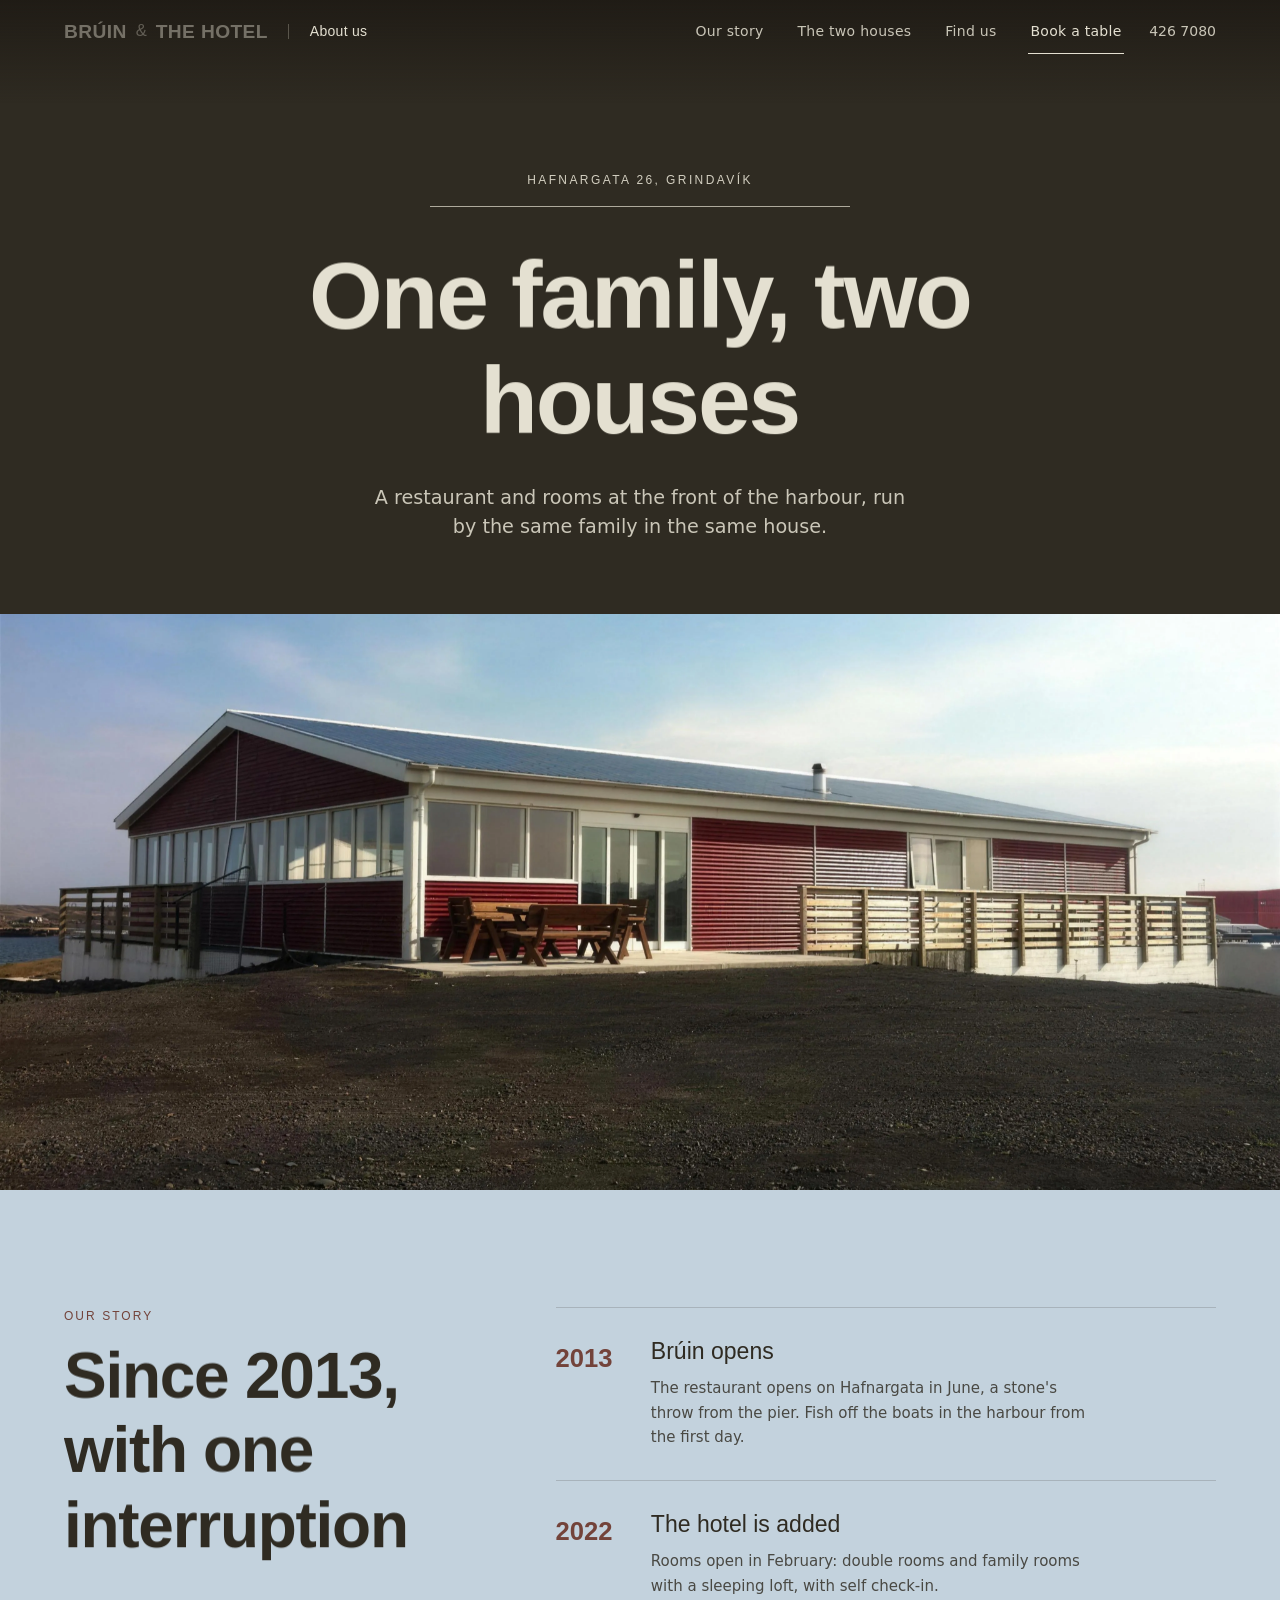
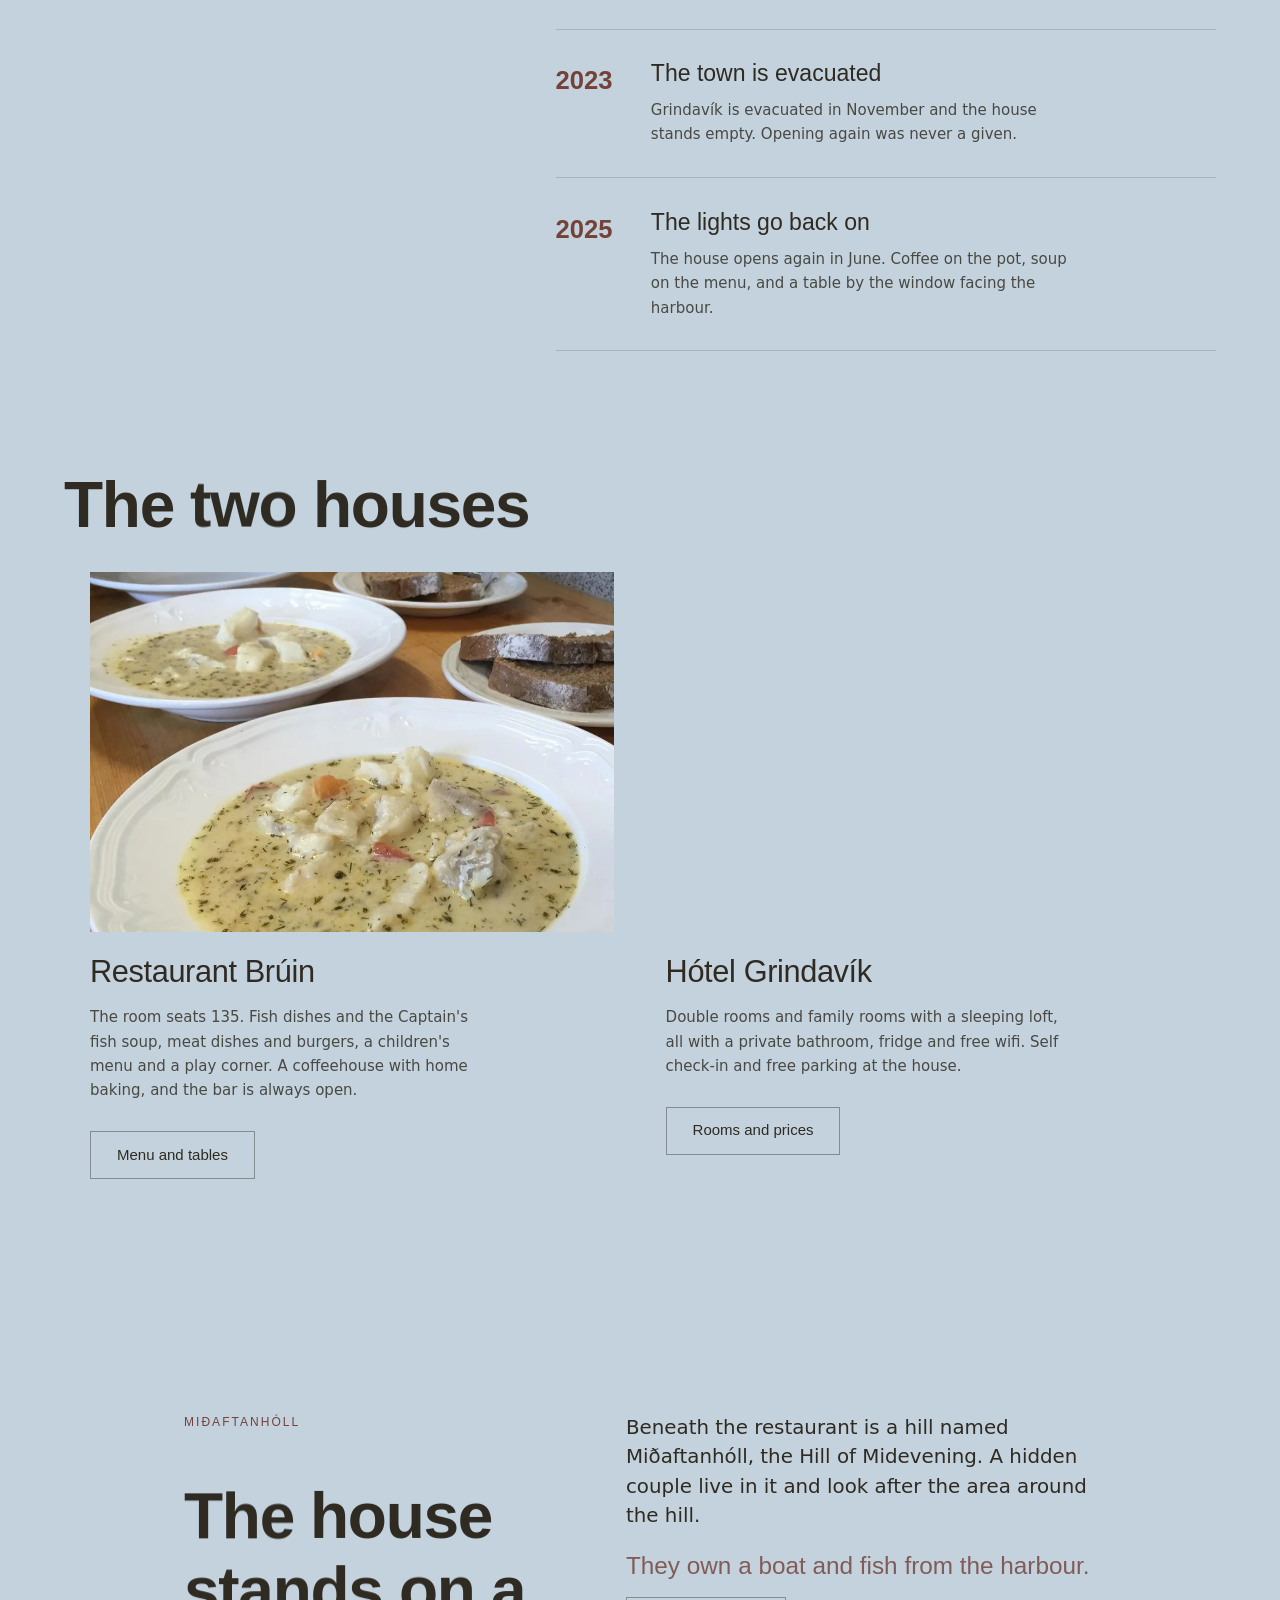
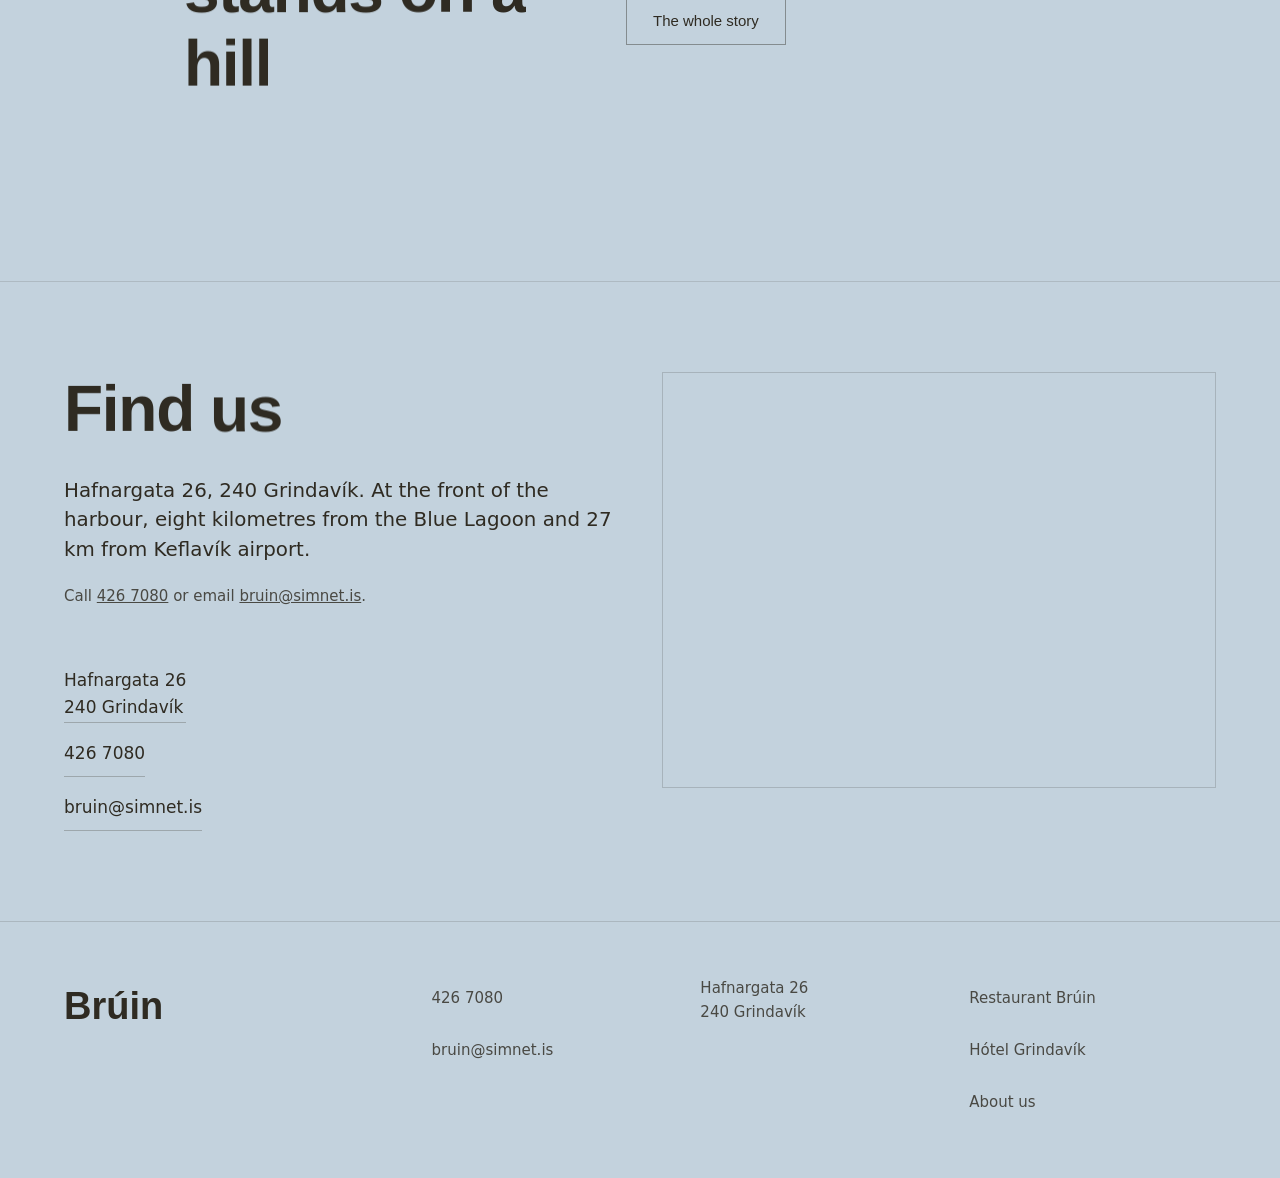
==== commit 0da03b43: "Deploy 7efd30d (noindex preview)" ====
--- a/about.html
+++ b/about.html
@@ -8,6 +8,10 @@
 <meta name="robots" content="noindex, nofollow">
 <meta name="theme-color" content="#C3D2DD" id="themeColor">
 <link rel="icon" href="assets/img/favicon.svg" type="image/svg+xml">
+<!-- raster twin: Safari ignores SVG favicons entirely and would fall back to
+     the ORIGIN root icon, i.e. show another client's mark in this tab -->
+<link rel="icon" type="image/png" sizes="32x32" href="assets/img/favicon-32.png">
+<link rel="apple-touch-icon" href="assets/img/favicon-180.png">
 <link rel="preload" href="assets/fonts/ClashDisplay-Bold.woff2" as="font" type="font/woff2" crossorigin>
 <link rel="preload" href="assets/fonts/Switzer-Regular.woff2" as="font" type="font/woff2" crossorigin>
 <link rel="preload" as="image" href="assets/img/husid-full.webp">
